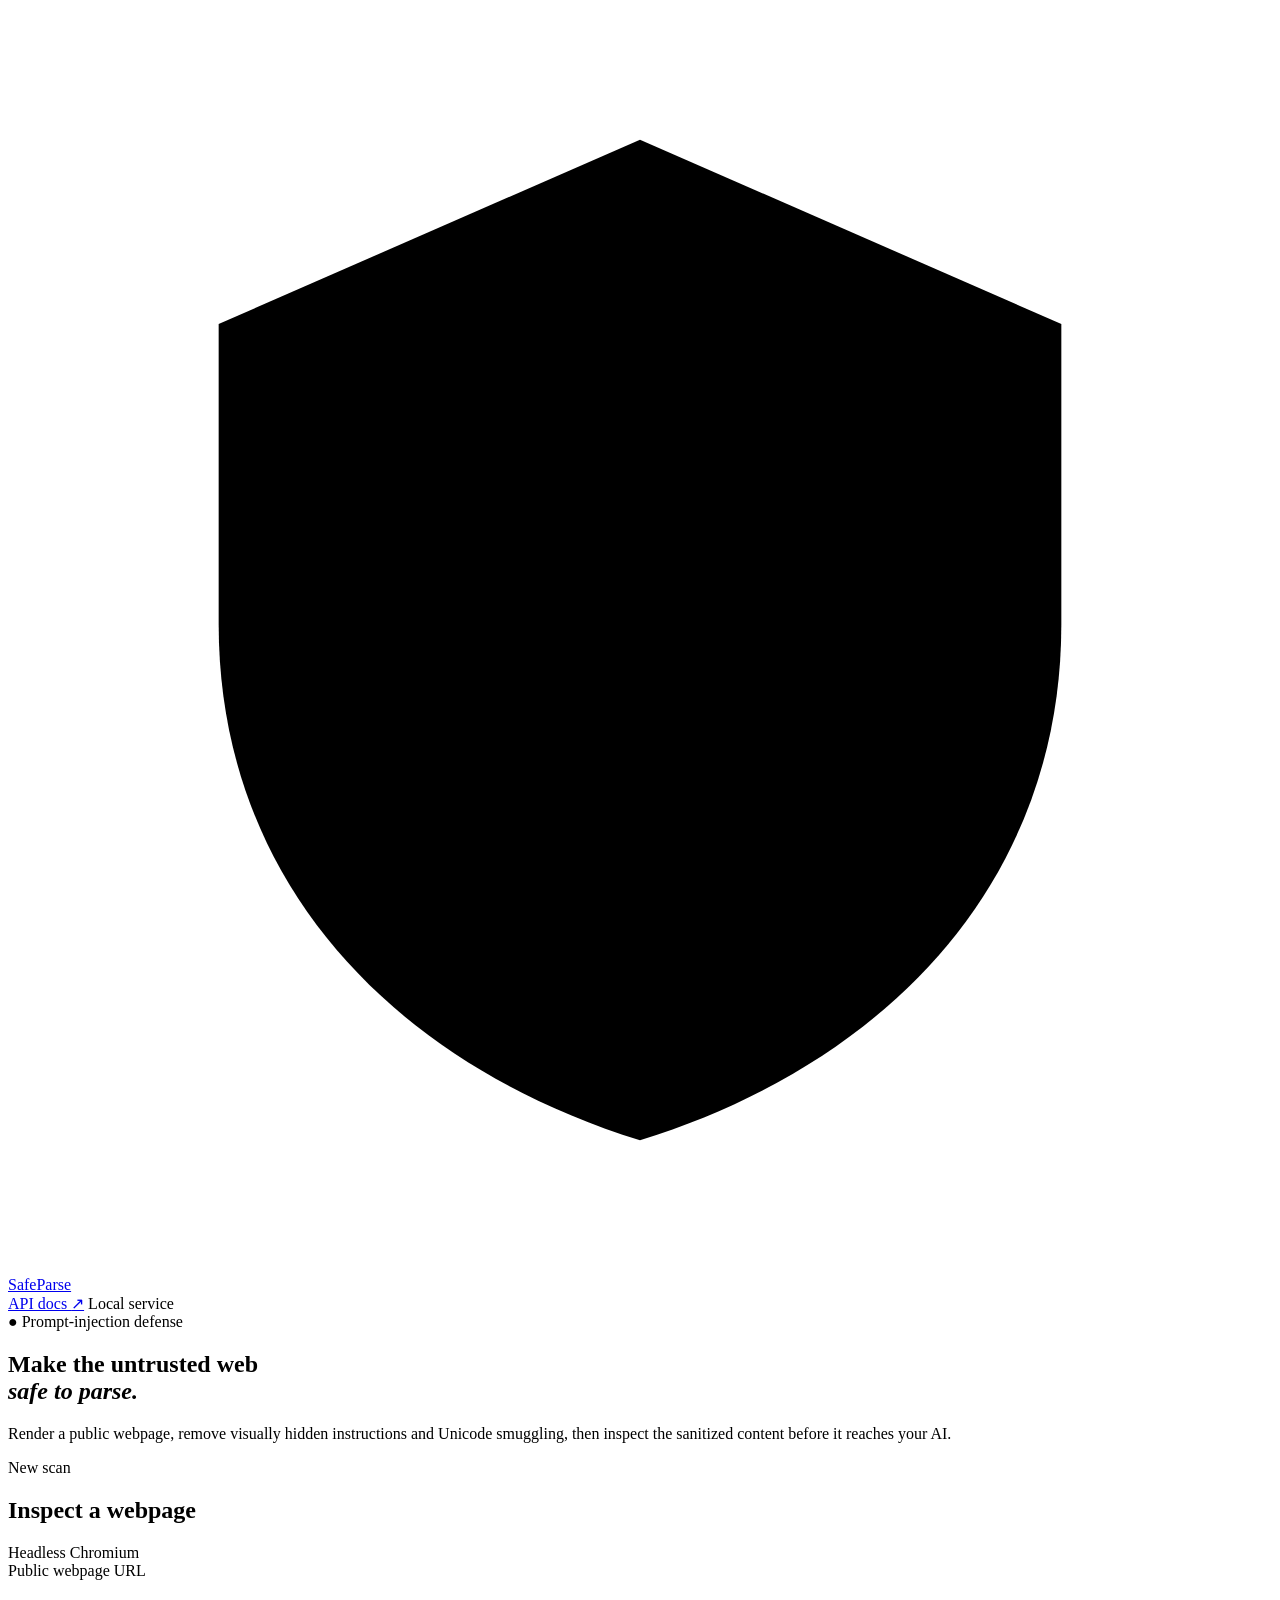
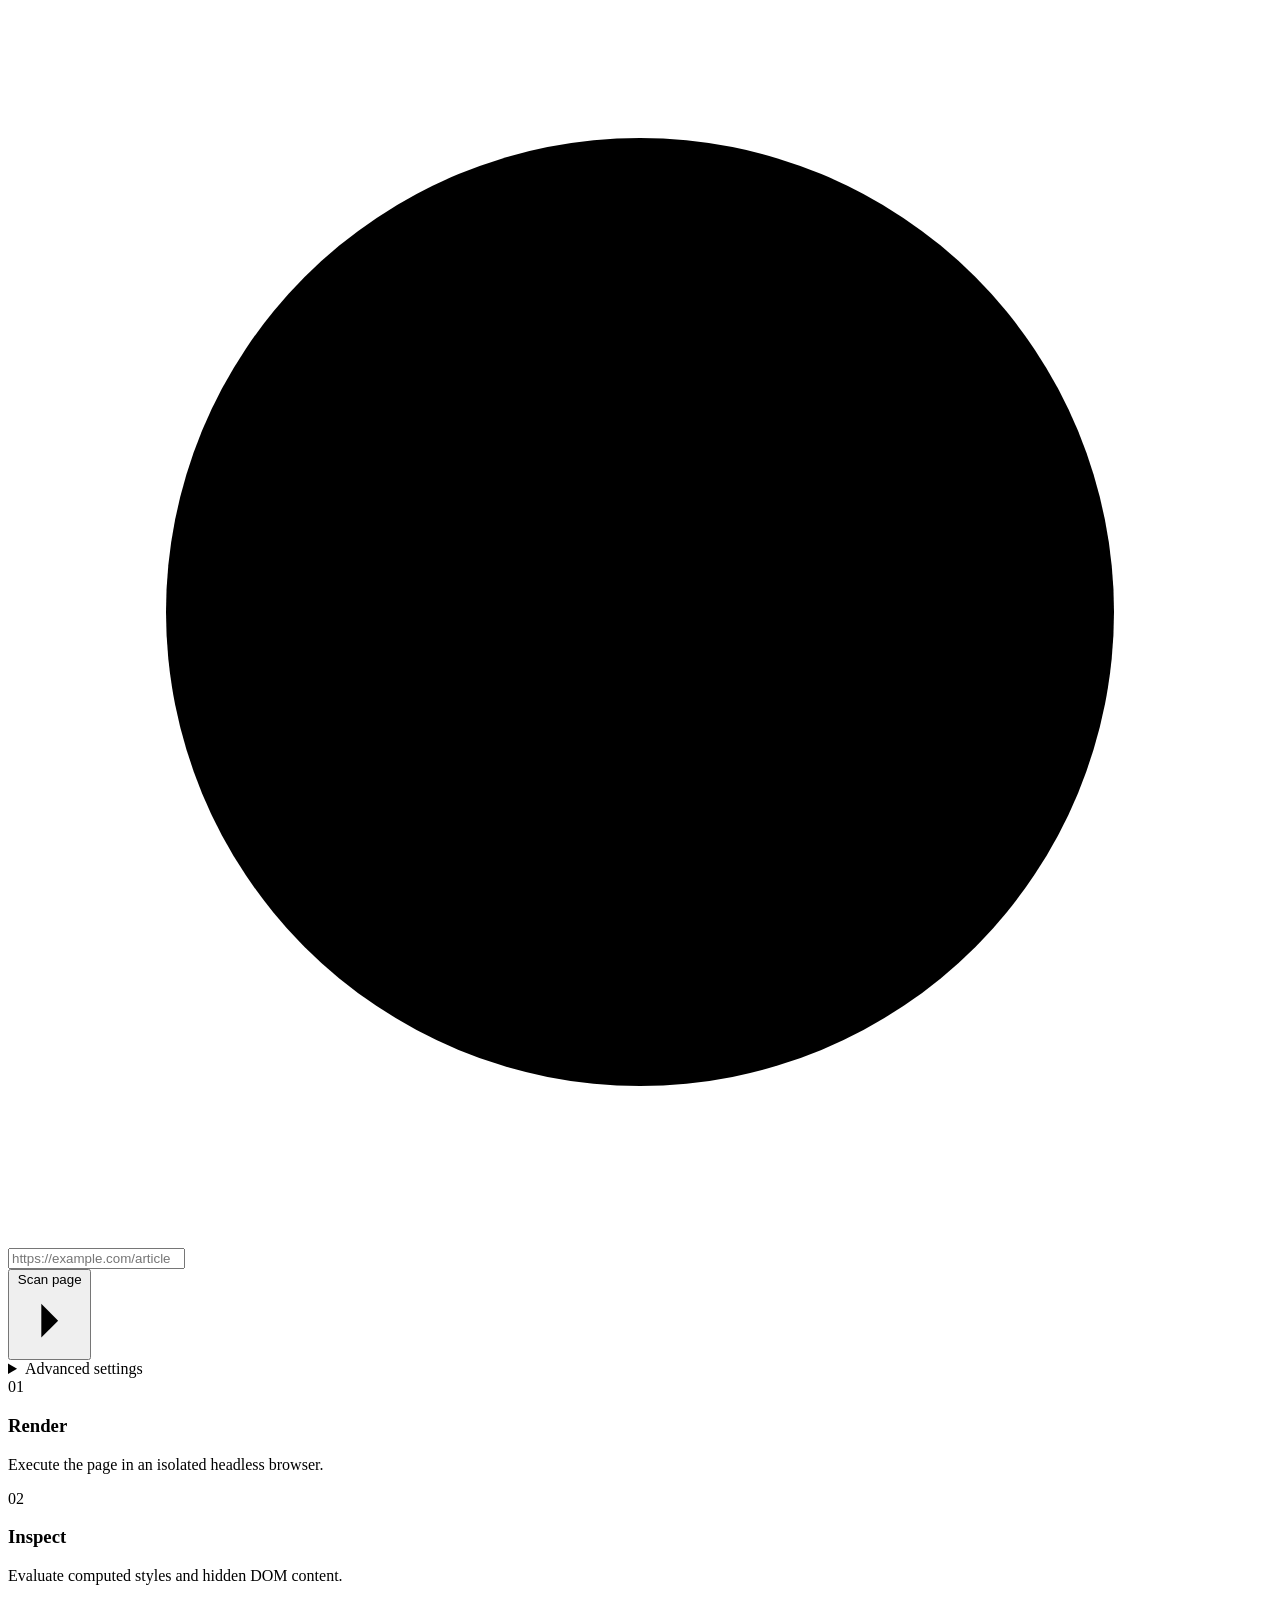
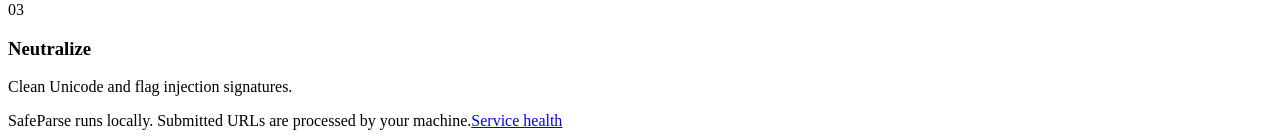
==== app/static/index.html @ 925fcc15 "Add SafeParse scanning dashboard" ====
<!doctype html>
<html lang="en">
<head>
  <meta charset="utf-8">
  <meta name="viewport" content="width=device-width, initial-scale=1">
  <meta name="description" content="Safely render and sanitize untrusted web content before sending it to an AI system.">
  <title>SafeParse — Web content sanitizer</title>
  <link rel="stylesheet" href="/static/styles.css">
</head>
<body>
  <div class="page-glow" aria-hidden="true"></div>
  <header class="site-header">
    <a class="brand" href="/" aria-label="SafeParse home">
      <span class="brand-mark" aria-hidden="true">
        <svg viewBox="0 0 24 24"><path d="M12 2.5 20 6v5.7c0 4.8-3.2 8.3-8 9.8-4.8-1.5-8-5-8-9.8V6l8-3.5Z"/><path d="m8.7 12 2.1 2.1 4.7-5"/></svg>
      </span>
      <span>SafeParse</span>
    </a>
    <nav aria-label="Utility navigation">
      <a href="/docs">API docs <span aria-hidden="true">↗</span></a>
      <span class="status-pill"><i aria-hidden="true"></i> Local service</span>
    </nav>
  </header>

  <main>
    <section class="hero">
      <div class="eyebrow"><span>●</span> Prompt-injection defense</div>
      <h1>Make the untrusted web<br><em>safe to parse.</em></h1>
      <p>Render a public webpage, remove visually hidden instructions and Unicode smuggling, then inspect the sanitized content before it reaches your AI.</p>
    </section>

    <section class="scanner-card" aria-labelledby="scanner-title">
      <div class="card-heading">
        <div>
          <p class="step-label">New scan</p>
          <h2 id="scanner-title">Inspect a webpage</h2>
        </div>
        <span class="browser-badge">Headless Chromium</span>
      </div>

      <form id="scan-form">
        <label for="url">Public webpage URL</label>
        <div class="url-row">
          <div class="url-field">
            <svg aria-hidden="true" viewBox="0 0 24 24"><circle cx="12" cy="12" r="9"/><path d="M3 12h18M12 3c2.5 2.7 3.8 5.7 3.8 9s-1.3 6.3-3.8 9c-2.5-2.7-3.8-5.7-3.8-9S9.5 5.7 12 3Z"/></svg>
            <input id="url" name="url" type="url" required autocomplete="url" spellcheck="false" placeholder="https://example.com/article">
          </div>
          <button id="submit-button" type="submit">
            <span class="button-label">Scan page</span>
            <span class="button-loader" aria-hidden="true"></span>
            <svg aria-hidden="true" viewBox="0 0 24 24"><path d="m9 18 6-6-6-6"/></svg>
          </button>
        </div>
        <details class="advanced-options">
          <summary>Advanced settings</summary>
          <div class="form-options">
            <label class="switch-label">
              <input id="strict-mode" type="checkbox" checked>
              <span class="switch" aria-hidden="true"></span>
              Strict detection
            </label>
            <label class="timeout-label" for="timeout">Timeout
              <select id="timeout">
                <option value="10">10 seconds</option>
                <option value="15" selected>15 seconds</option>
                <option value="30">30 seconds</option>
              </select>
            </label>
          </div>
        </details>
      </form>
      <div id="error" class="error-message" role="alert" hidden></div>
    </section>

    <section id="results" class="results" aria-live="polite" hidden>
      <div class="results-heading">
        <div>
          <p class="step-label">Scan complete</p>
          <h2>Inspection results</h2>
        </div>
        <button id="new-scan" class="secondary-button" type="button">New scan</button>
      </div>

      <div class="summary-grid">
        <article class="metric-card verdict-card">
          <p>Verdict</p>
          <div class="verdict-line"><span id="verdict-icon" class="verdict-icon">✓</span><strong id="verdict">No threat detected</strong></div>
          <small id="execution-time">Completed in 0 ms</small>
        </article>
        <article class="metric-card score-card">
          <div><p>Threat score</p><strong><span id="score">0</span><small>/100</small></strong></div>
          <div id="score-ring" class="score-ring"><span></span></div>
        </article>
        <article class="metric-card">
          <p>Defenses applied</p>
          <strong id="action-count">0</strong>
          <small>sanitization actions</small>
        </article>
        <article class="metric-card">
          <p>Output size</p>
          <strong id="character-count">0</strong>
          <small>clean characters</small>
        </article>
      </div>

      <div class="content-grid">
        <article class="panel text-panel">
          <div class="panel-heading">
            <div><span class="panel-kicker">Sanitized output</span><h3>Formatted content</h3></div>
            <button id="copy-text" class="copy-button" type="button">Copy text</button>
          </div>
          <div id="formatted-text" class="formatted-text" tabindex="0"></div>
          <details class="raw-output">
            <summary>View raw API output</summary>
            <div class="raw-heading">
              <span>JSON response</span>
              <button id="copy-raw" class="copy-button" type="button">Copy JSON</button>
            </div>
            <pre id="raw-output" tabindex="0"></pre>
          </details>
        </article>

        <aside class="panel audit-panel">
          <div class="panel-heading"><div><span class="panel-kicker">Security report</span><h3>Audit trail</h3></div></div>
          <div id="actions" class="audit-section"></div>
          <div id="findings" class="audit-section"></div>
        </aside>
      </div>
    </section>

    <section id="empty-features" class="features" aria-label="SafeParse pipeline">
      <article><span>01</span><div><h3>Render</h3><p>Execute the page in an isolated headless browser.</p></div></article>
      <article><span>02</span><div><h3>Inspect</h3><p>Evaluate computed styles and hidden DOM content.</p></div></article>
      <article><span>03</span><div><h3>Neutralize</h3><p>Clean Unicode and flag injection signatures.</p></div></article>
    </section>
  </main>

  <footer><span>SafeParse runs locally. Submitted URLs are processed by your machine.</span><a href="/health">Service health</a></footer>
  <script src="/static/app.js" defer></script>
</body>
</html>
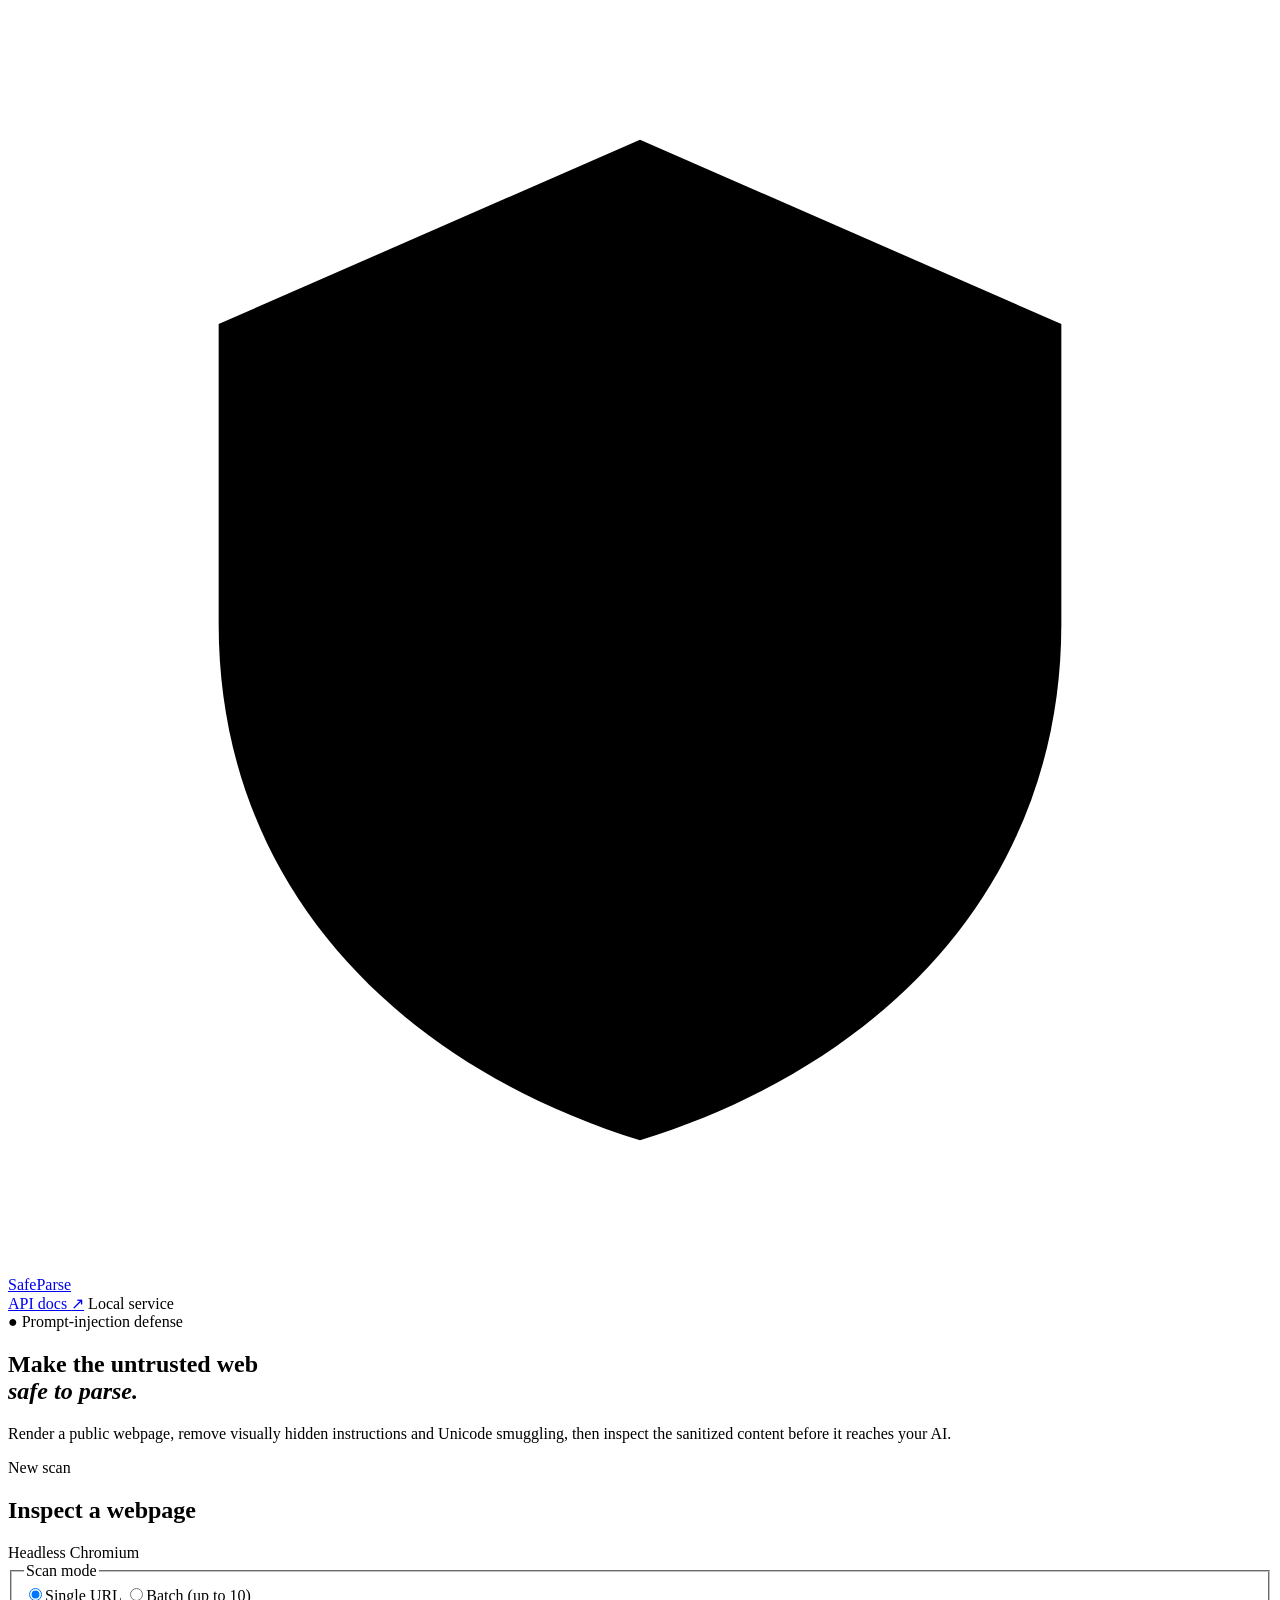
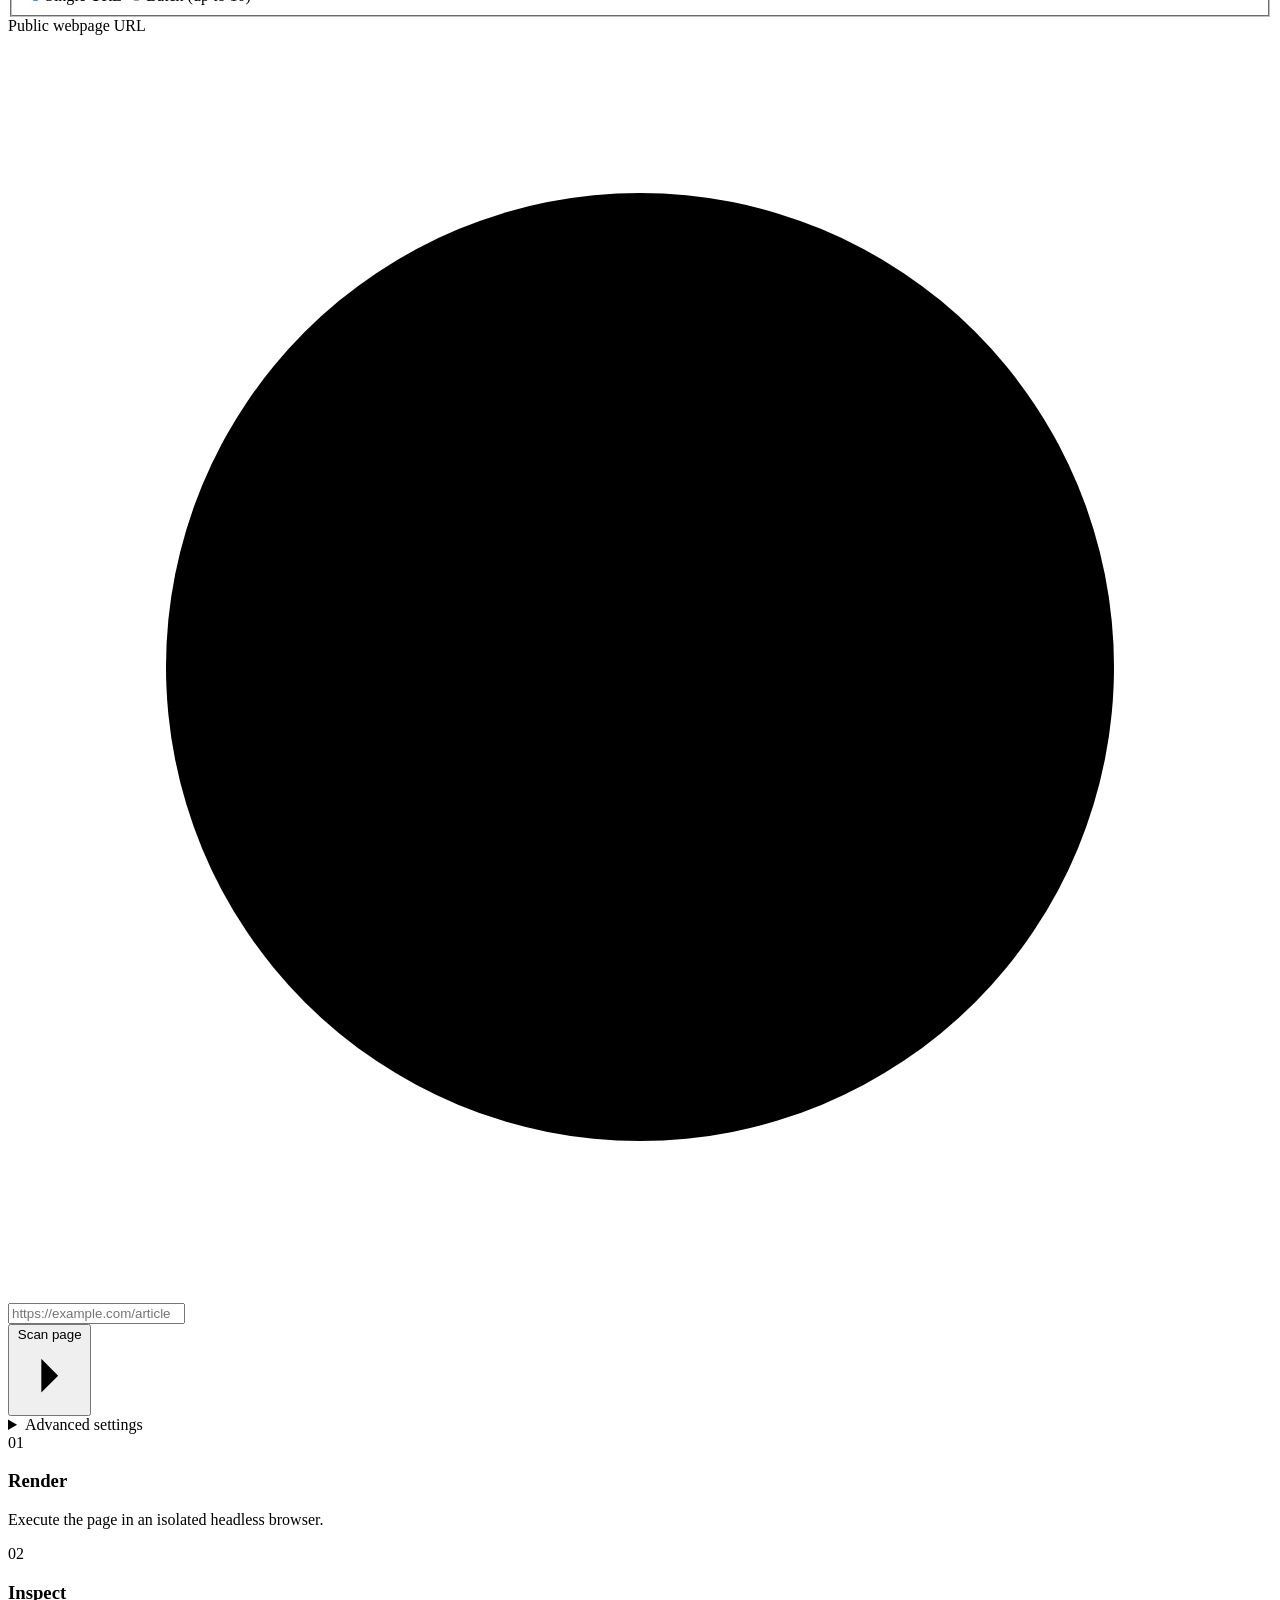
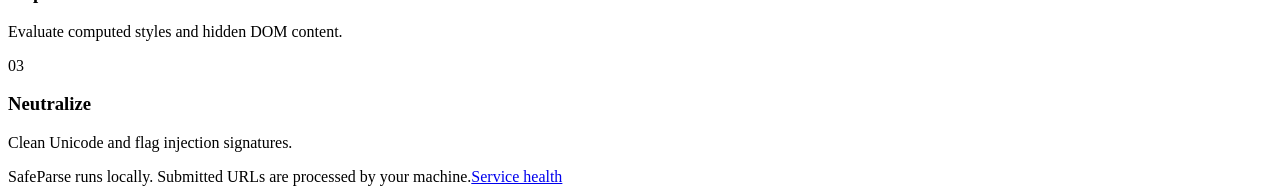
==== commit 284c0f1c: "Add batch sanitization API and dashboard support" ====
--- a/app/static/index.html
+++ b/app/static/index.html
@@ -39,14 +39,24 @@
       </div>
 
       <form id="scan-form">
-        <label for="url">Public webpage URL</label>
+        <fieldset class="mode-select">
+          <legend>Scan mode</legend>
+          <label class="mode-option"><input type="radio" name="scan-mode" value="single" checked><span>Single URL</span></label>
+          <label class="mode-option"><input type="radio" name="scan-mode" value="batch"><span>Batch (up to 10)</span></label>
+        </fieldset>
+        <div id="batch-field" class="batch-field" hidden>
+          <label for="batch-urls">Public webpage URLs (one per line, max 10)</label>
+          <textarea id="batch-urls" rows="6" spellcheck="false" aria-describedby="batch-hint" placeholder="https://example.com/a&#10;https://example.com/b"></textarea>
+          <p id="batch-hint" class="batch-hint">Pages are scanned sequentially, so batches may take a while. Settings below apply to every URL.</p>
+        </div>
+        <label id="url-label" for="url">Public webpage URL</label>
         <div class="url-row">
-          <div class="url-field">
+          <div class="url-field" id="single-field">
             <svg aria-hidden="true" viewBox="0 0 24 24"><circle cx="12" cy="12" r="9"/><path d="M3 12h18M12 3c2.5 2.7 3.8 5.7 3.8 9s-1.3 6.3-3.8 9c-2.5-2.7-3.8-5.7-3.8-9S9.5 5.7 12 3Z"/></svg>
             <input id="url" name="url" type="url" required autocomplete="url" spellcheck="false" placeholder="https://example.com/article">
           </div>
           <button id="submit-button" type="submit">
-            <span class="button-label">Scan page</span>
+            <span class="button-label" id="submit-label">Scan page</span>
             <span class="button-loader" aria-hidden="true"></span>
             <svg aria-hidden="true" viewBox="0 0 24 24"><path d="m9 18 6-6-6-6"/></svg>
           </button>
@@ -81,6 +91,18 @@
         <button id="new-scan" class="secondary-button" type="button">New scan</button>
       </div>
 
+      <section id="batch-summary" class="panel batch-summary" aria-labelledby="batch-title" hidden>
+        <div class="panel-heading">
+          <div><span class="panel-kicker">Batch results</span><h3 id="batch-title">Batch summary</h3></div>
+          <button id="copy-batch" class="copy-button" type="button">Copy batch JSON</button>
+        </div>
+        <p id="batch-counts" class="batch-counts"></p>
+        <ol id="batch-list" class="batch-list"></ol>
+        <p id="batch-detail-note" class="batch-counts" tabindex="-1"></p>
+        <pre id="batch-raw" class="visually-hidden" aria-hidden="true"></pre>
+      </section>
+
+      <div id="detail-area">
       <div class="summary-grid">
         <article class="metric-card verdict-card">
           <p>Verdict</p>
@@ -126,6 +148,7 @@
           <div id="findings" class="audit-section"></div>
         </aside>
       </div>
+      </div>
     </section>
 
     <section id="empty-features" class="features" aria-label="SafeParse pipeline">
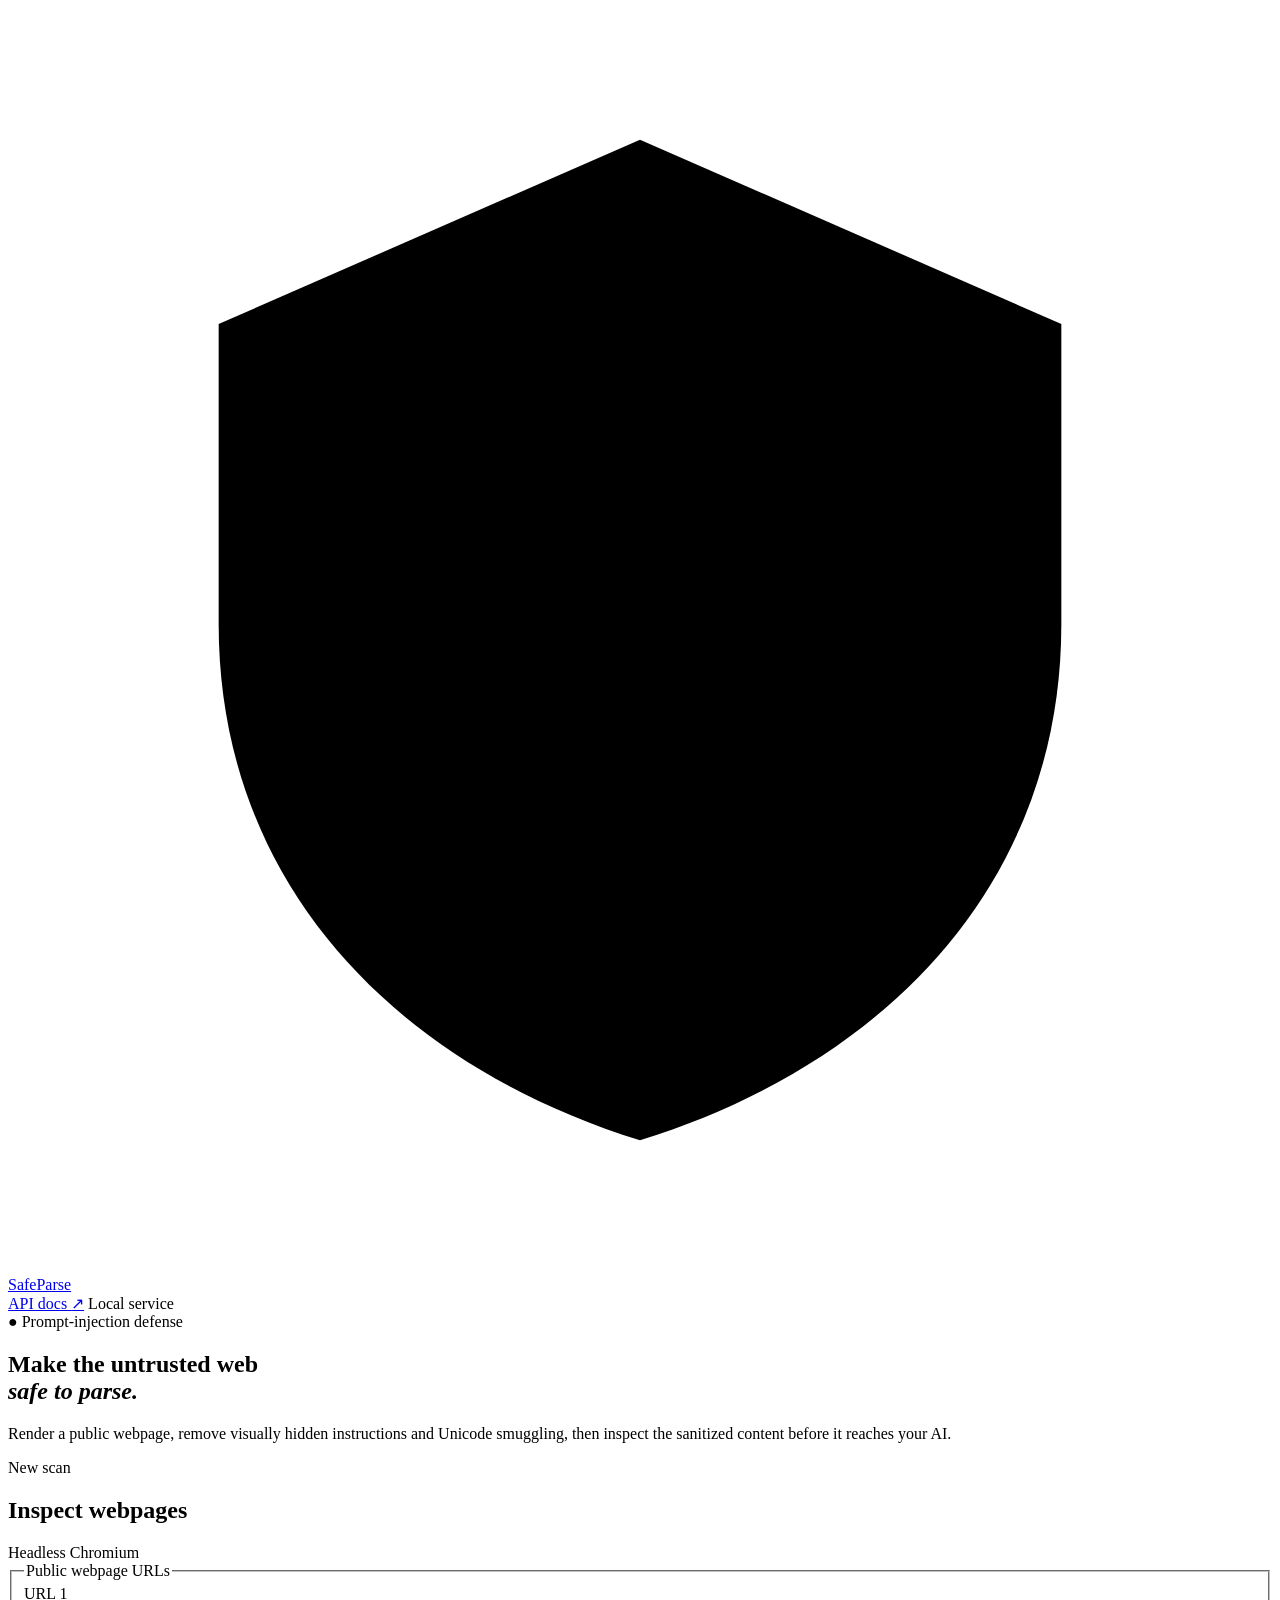
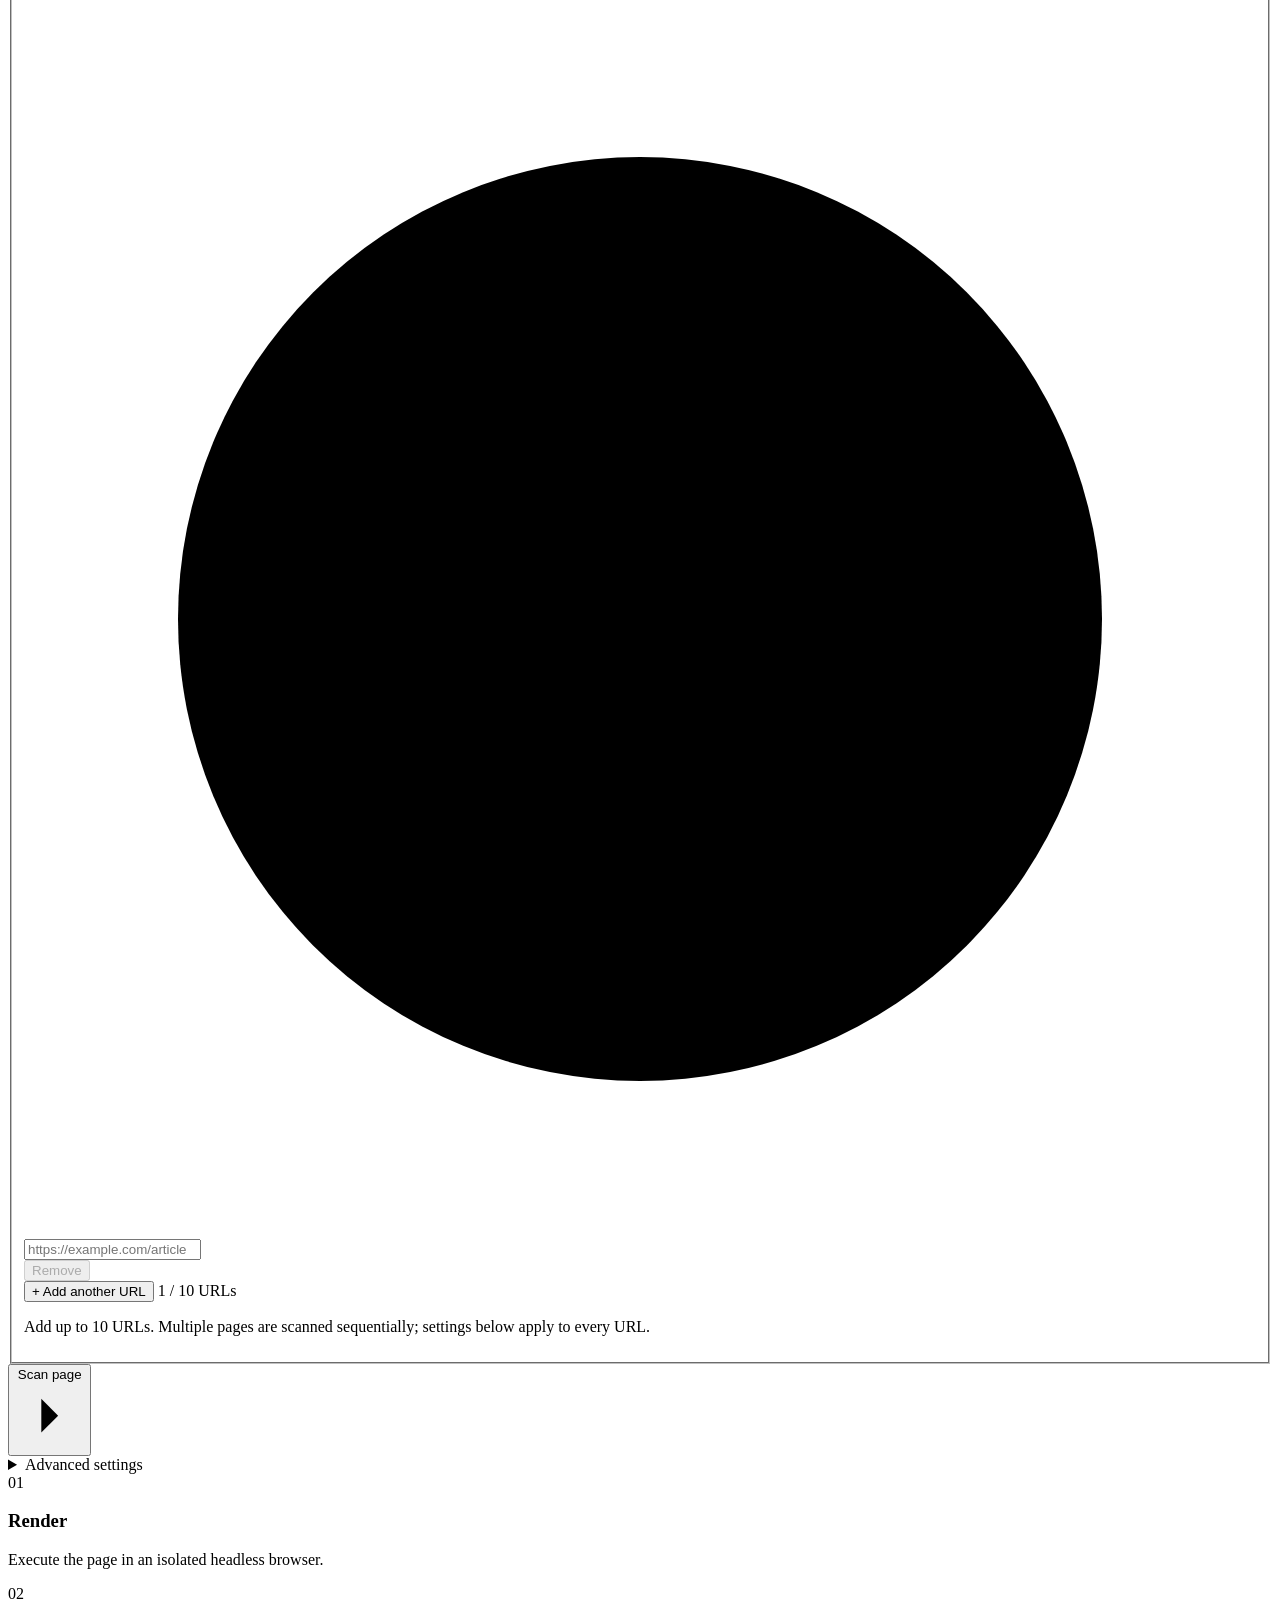
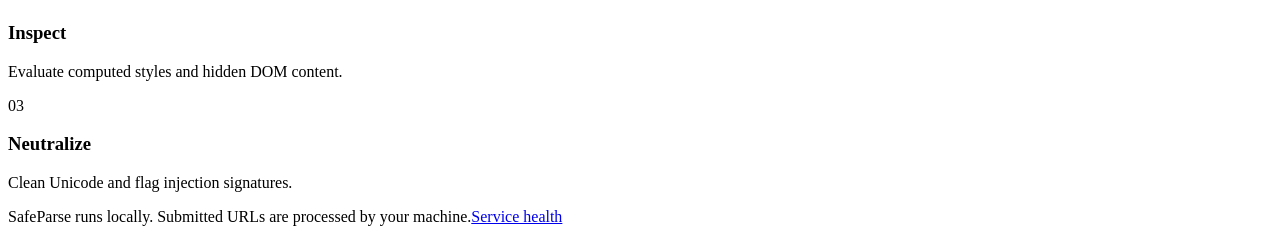
==== commit 434bca96: "Replace scan mode selector with addable URL rows" ====
--- a/app/static/index.html
+++ b/app/static/index.html
@@ -33,28 +33,33 @@
       <div class="card-heading">
         <div>
           <p class="step-label">New scan</p>
-          <h2 id="scanner-title">Inspect a webpage</h2>
+          <h2 id="scanner-title">Inspect webpages</h2>
         </div>
         <span class="browser-badge">Headless Chromium</span>
       </div>
 
-      <form id="scan-form">
-        <fieldset class="mode-select">
-          <legend>Scan mode</legend>
-          <label class="mode-option"><input type="radio" name="scan-mode" value="single" checked><span>Single URL</span></label>
-          <label class="mode-option"><input type="radio" name="scan-mode" value="batch"><span>Batch (up to 10)</span></label>
+      <form id="scan-form" novalidate>
+        <fieldset id="url-inputs" class="url-inputs" aria-describedby="url-hint">
+          <legend>Public webpage URLs</legend>
+          <div id="url-rows">
+            <div class="url-entry">
+              <label for="url">URL 1</label>
+              <div class="url-row">
+                <div class="url-field">
+                  <svg aria-hidden="true" viewBox="0 0 24 24"><circle cx="12" cy="12" r="9"/><path d="M3 12h18M12 3c2.5 2.7 3.8 5.7 3.8 9s-1.3 6.3-3.8 9c-2.5-2.7-3.8-5.7-3.8-9S9.5 5.7 12 3Z"/></svg>
+                  <input id="url" name="url" type="url" required autocomplete="url" spellcheck="false" placeholder="https://example.com/article">
+                </div>
+                <button class="remove-url secondary-button" type="button" aria-label="Remove URL 1" disabled>Remove</button>
+              </div>
+            </div>
+          </div>
+          <div class="url-controls">
+            <button id="add-url" class="secondary-button" type="button">+ Add another URL</button>
+            <span id="url-count" aria-live="polite">1 / 10 URLs</span>
+          </div>
+          <p id="url-hint" class="batch-hint">Add up to 10 URLs. Multiple pages are scanned sequentially; settings below apply to every URL.</p>
         </fieldset>
-        <div id="batch-field" class="batch-field" hidden>
-          <label for="batch-urls">Public webpage URLs (one per line, max 10)</label>
-          <textarea id="batch-urls" rows="6" spellcheck="false" aria-describedby="batch-hint" placeholder="https://example.com/a&#10;https://example.com/b"></textarea>
-          <p id="batch-hint" class="batch-hint">Pages are scanned sequentially, so batches may take a while. Settings below apply to every URL.</p>
-        </div>
-        <label id="url-label" for="url">Public webpage URL</label>
-        <div class="url-row">
-          <div class="url-field" id="single-field">
-            <svg aria-hidden="true" viewBox="0 0 24 24"><circle cx="12" cy="12" r="9"/><path d="M3 12h18M12 3c2.5 2.7 3.8 5.7 3.8 9s-1.3 6.3-3.8 9c-2.5-2.7-3.8-5.7-3.8-9S9.5 5.7 12 3Z"/></svg>
-            <input id="url" name="url" type="url" required autocomplete="url" spellcheck="false" placeholder="https://example.com/article">
-          </div>
+        <div class="scan-actions">
           <button id="submit-button" type="submit">
             <span class="button-label" id="submit-label">Scan page</span>
             <span class="button-loader" aria-hidden="true"></span>
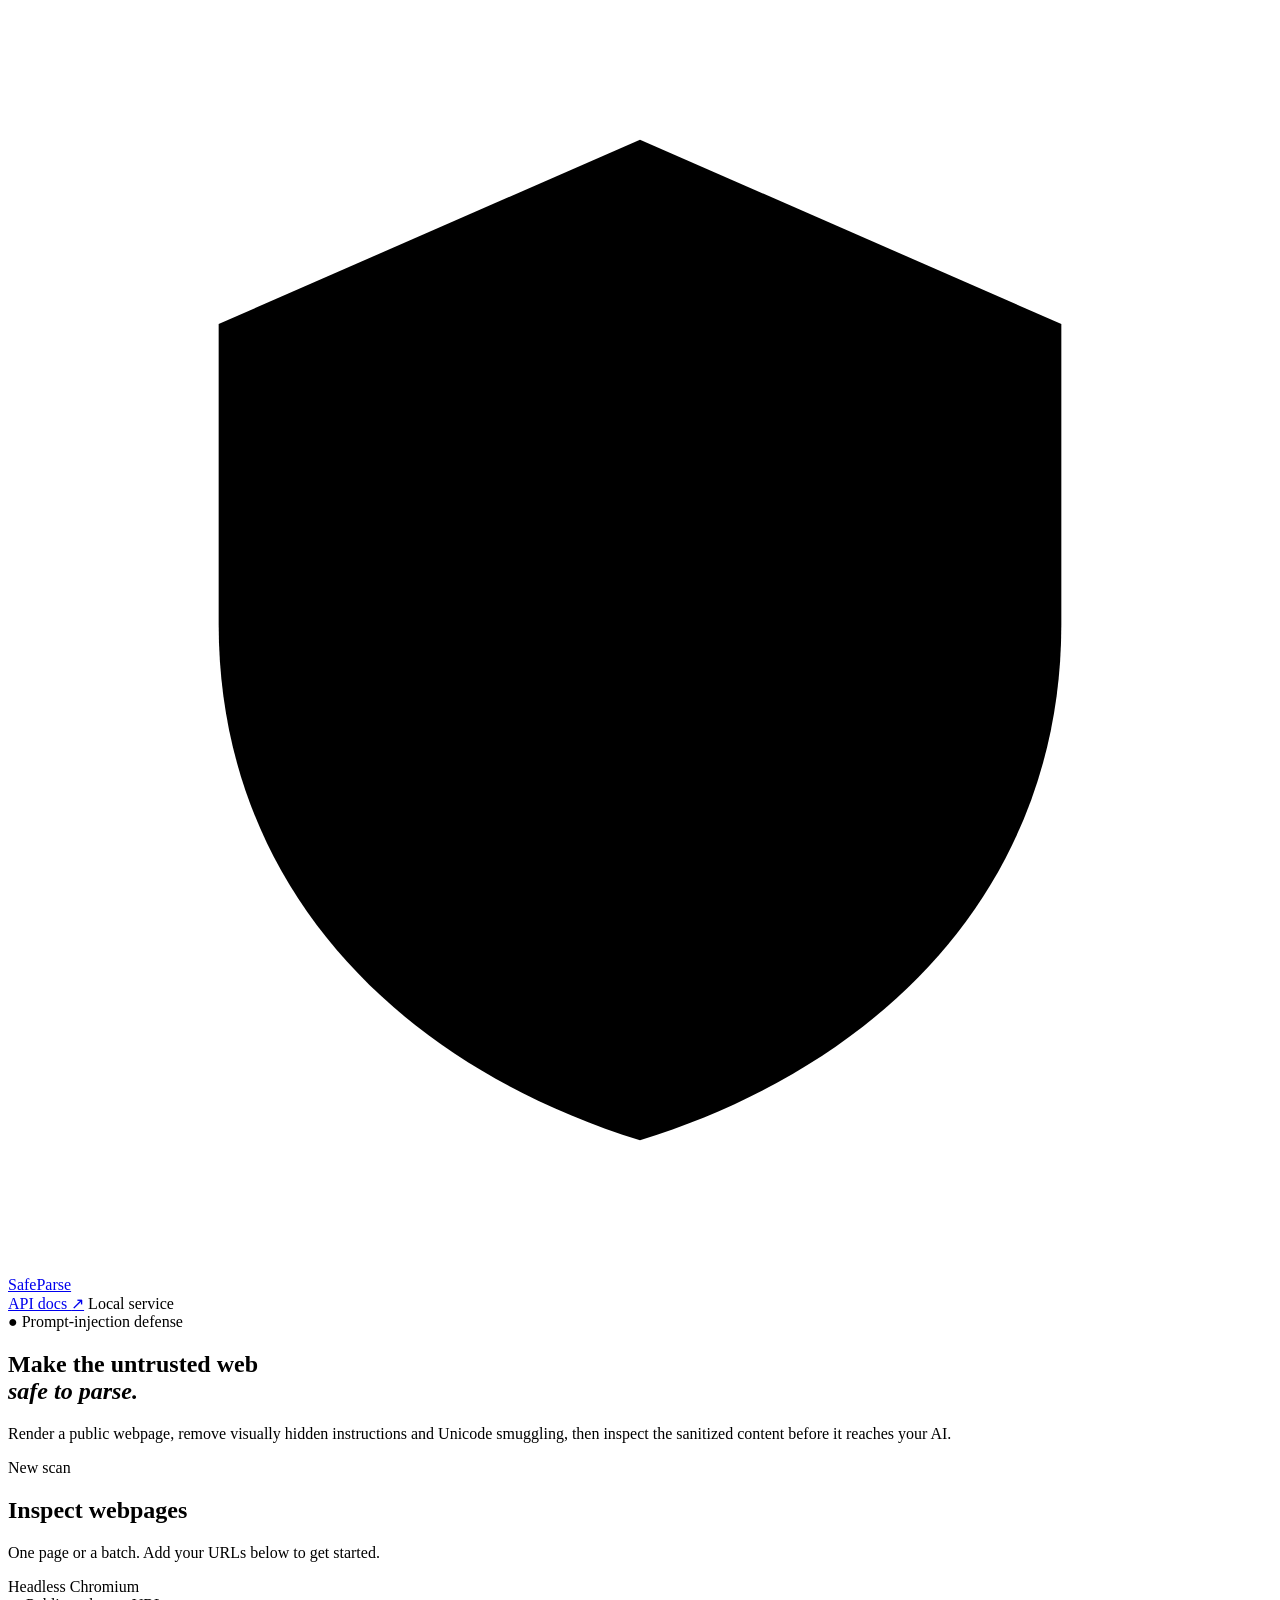
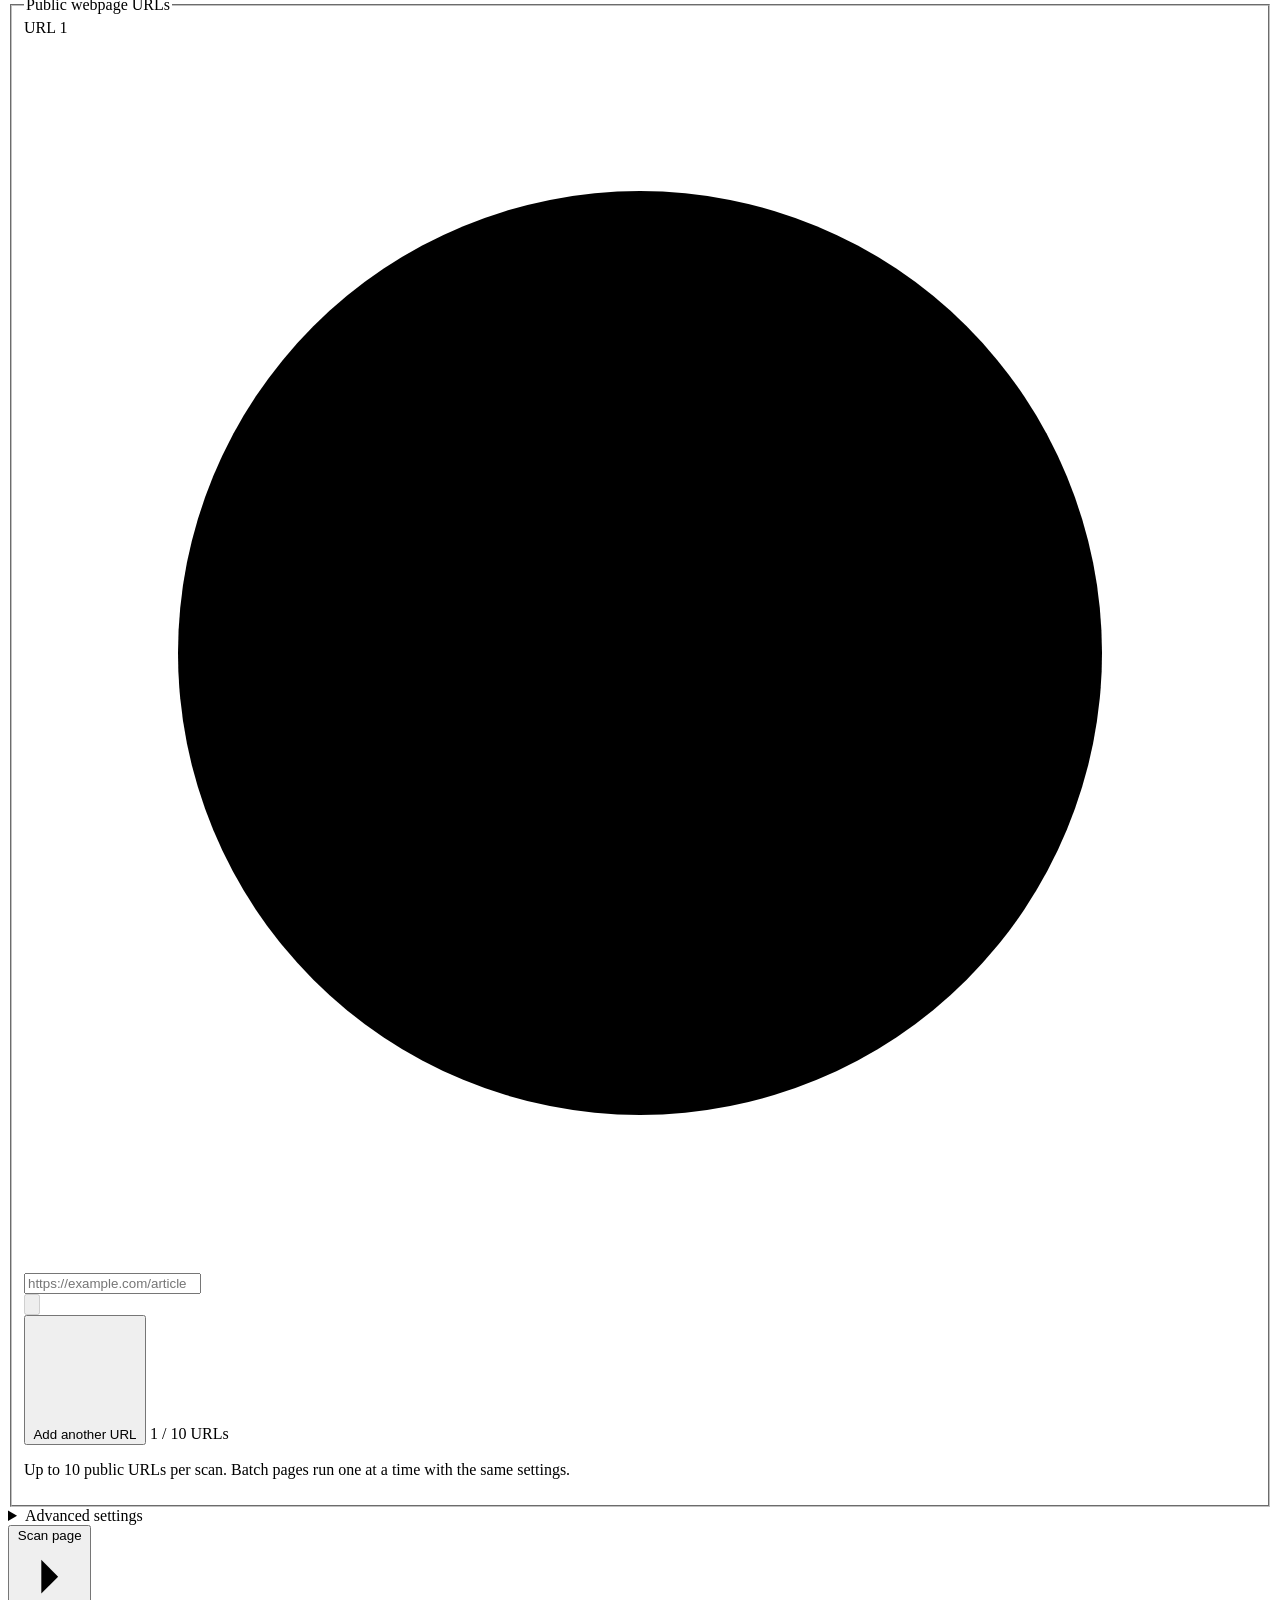
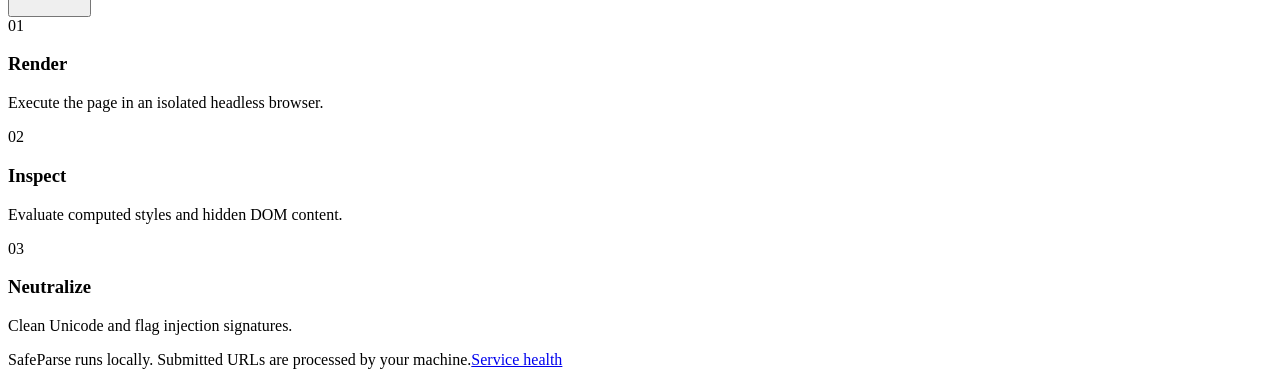
==== commit 591b7503: "Polish scanner layout and refresh cached web assets" ====
--- a/app/static/index.html
+++ b/app/static/index.html
@@ -5,7 +5,7 @@
   <meta name="viewport" content="width=device-width, initial-scale=1">
   <meta name="description" content="Safely render and sanitize untrusted web content before sending it to an AI system.">
   <title>SafeParse — Web content sanitizer</title>
-  <link rel="stylesheet" href="/static/styles.css">
+  <link rel="stylesheet" href="/static/styles.css?v=20261026-scanner">
 </head>
 <body>
   <div class="page-glow" aria-hidden="true"></div>
@@ -34,6 +34,7 @@
         <div>
           <p class="step-label">New scan</p>
           <h2 id="scanner-title">Inspect webpages</h2>
+          <p class="scanner-description">One page or a batch. Add your URLs below to get started.</p>
         </div>
         <span class="browser-badge">Headless Chromium</span>
       </div>
@@ -49,23 +50,22 @@
                   <svg aria-hidden="true" viewBox="0 0 24 24"><circle cx="12" cy="12" r="9"/><path d="M3 12h18M12 3c2.5 2.7 3.8 5.7 3.8 9s-1.3 6.3-3.8 9c-2.5-2.7-3.8-5.7-3.8-9S9.5 5.7 12 3Z"/></svg>
                   <input id="url" name="url" type="url" required autocomplete="url" spellcheck="false" placeholder="https://example.com/article">
                 </div>
-                <button class="remove-url secondary-button" type="button" aria-label="Remove URL 1" disabled>Remove</button>
+                <button class="remove-url" type="button" aria-label="Remove URL 1" disabled>
+                  <svg aria-hidden="true" viewBox="0 0 24 24"><path d="m6 6 12 12M18 6 6 18"/></svg>
+                </button>
               </div>
             </div>
           </div>
           <div class="url-controls">
-            <button id="add-url" class="secondary-button" type="button">+ Add another URL</button>
+            <button id="add-url" type="button">
+              <svg aria-hidden="true" viewBox="0 0 24 24"><path d="M12 5v14M5 12h14"/></svg>
+              <span>Add another URL</span>
+            </button>
             <span id="url-count" aria-live="polite">1 / 10 URLs</span>
           </div>
-          <p id="url-hint" class="batch-hint">Add up to 10 URLs. Multiple pages are scanned sequentially; settings below apply to every URL.</p>
+          <p id="url-hint" class="batch-hint">Up to 10 public URLs per scan. Batch pages run one at a time with the same settings.</p>
         </fieldset>
-        <div class="scan-actions">
-          <button id="submit-button" type="submit">
-            <span class="button-label" id="submit-label">Scan page</span>
-            <span class="button-loader" aria-hidden="true"></span>
-            <svg aria-hidden="true" viewBox="0 0 24 24"><path d="m9 18 6-6-6-6"/></svg>
-          </button>
-        </div>
+        <div class="scanner-footer">
         <details class="advanced-options">
           <summary>Advanced settings</summary>
           <div class="form-options">
@@ -83,6 +83,12 @@
             </label>
           </div>
         </details>
+          <button id="submit-button" type="submit">
+            <span class="button-label" id="submit-label">Scan page</span>
+            <span class="button-loader" aria-hidden="true"></span>
+            <svg aria-hidden="true" viewBox="0 0 24 24"><path d="m9 18 6-6-6-6"/></svg>
+          </button>
+        </div>
       </form>
       <div id="error" class="error-message" role="alert" hidden></div>
     </section>
@@ -164,6 +170,6 @@
   </main>
 
   <footer><span>SafeParse runs locally. Submitted URLs are processed by your machine.</span><a href="/health">Service health</a></footer>
-  <script src="/static/app.js" defer></script>
+  <script src="/static/app.js?v=20261026-scanner" defer></script>
 </body>
 </html>
